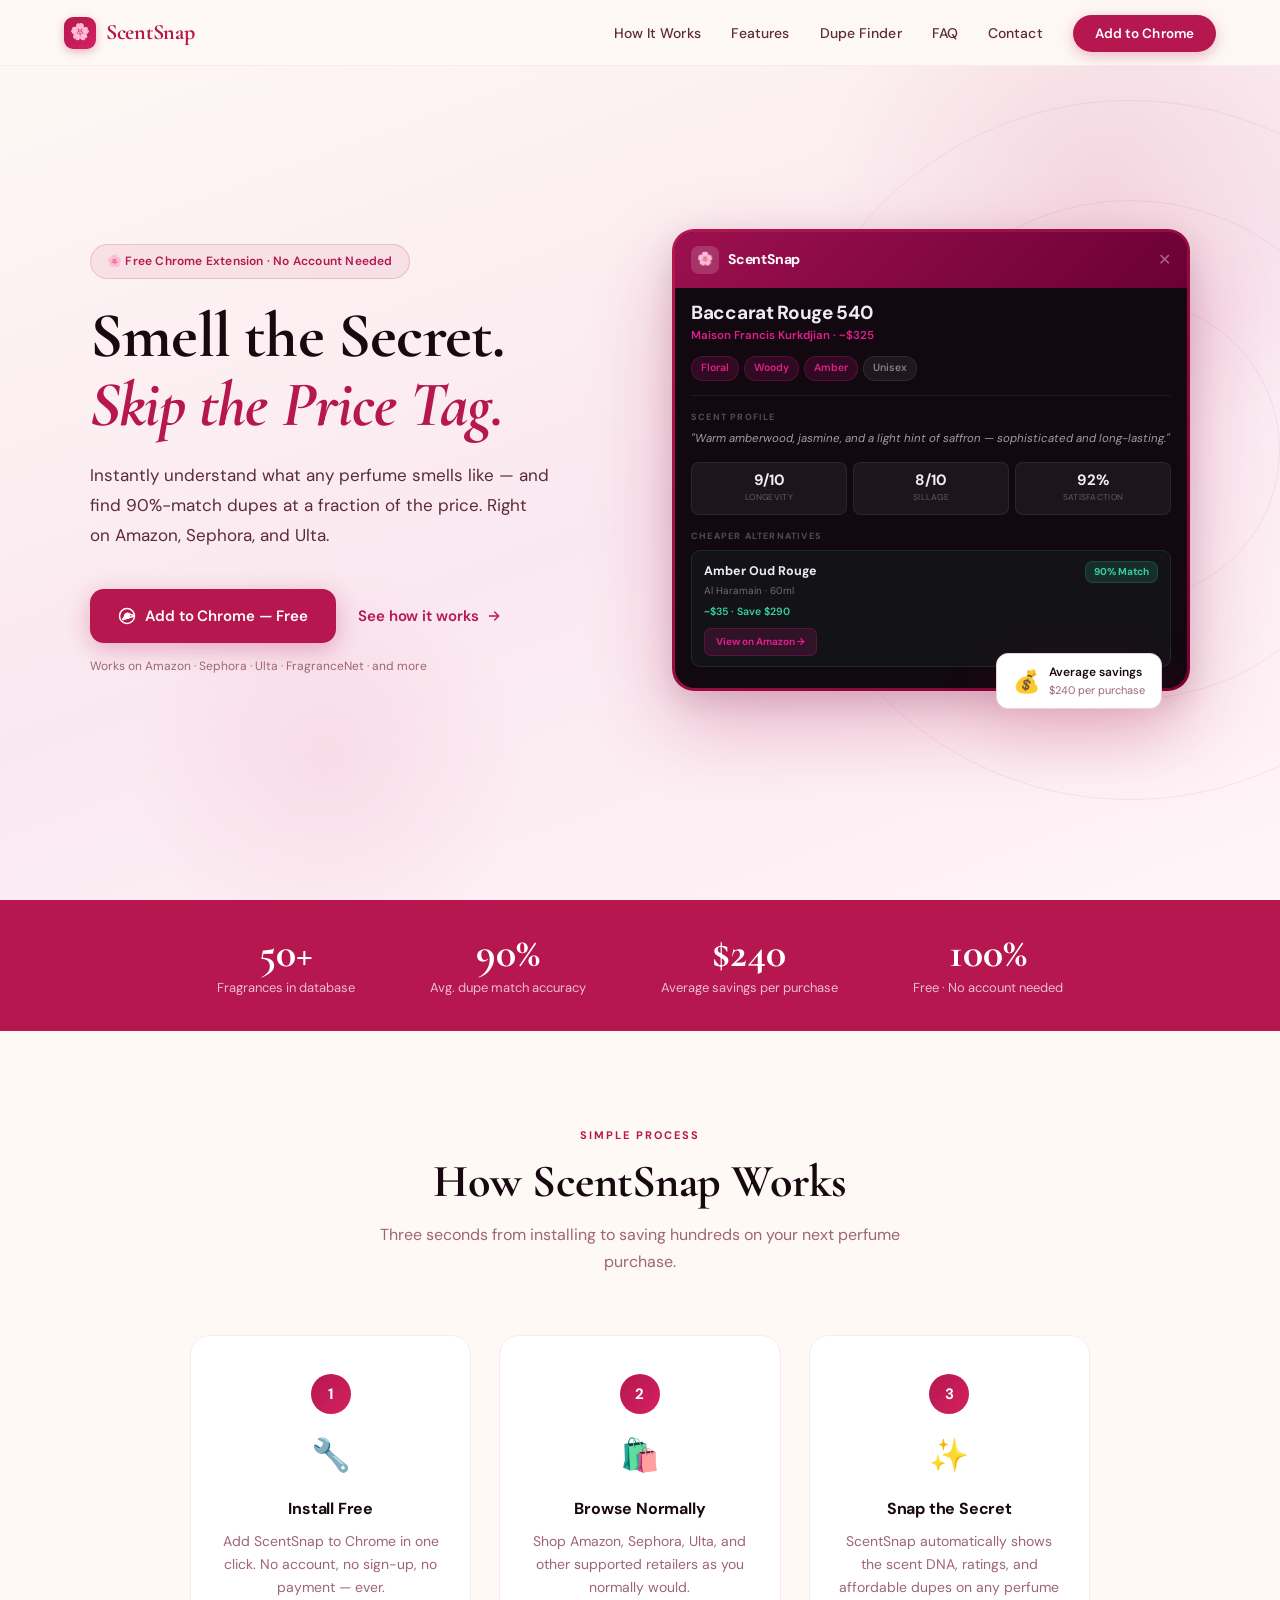
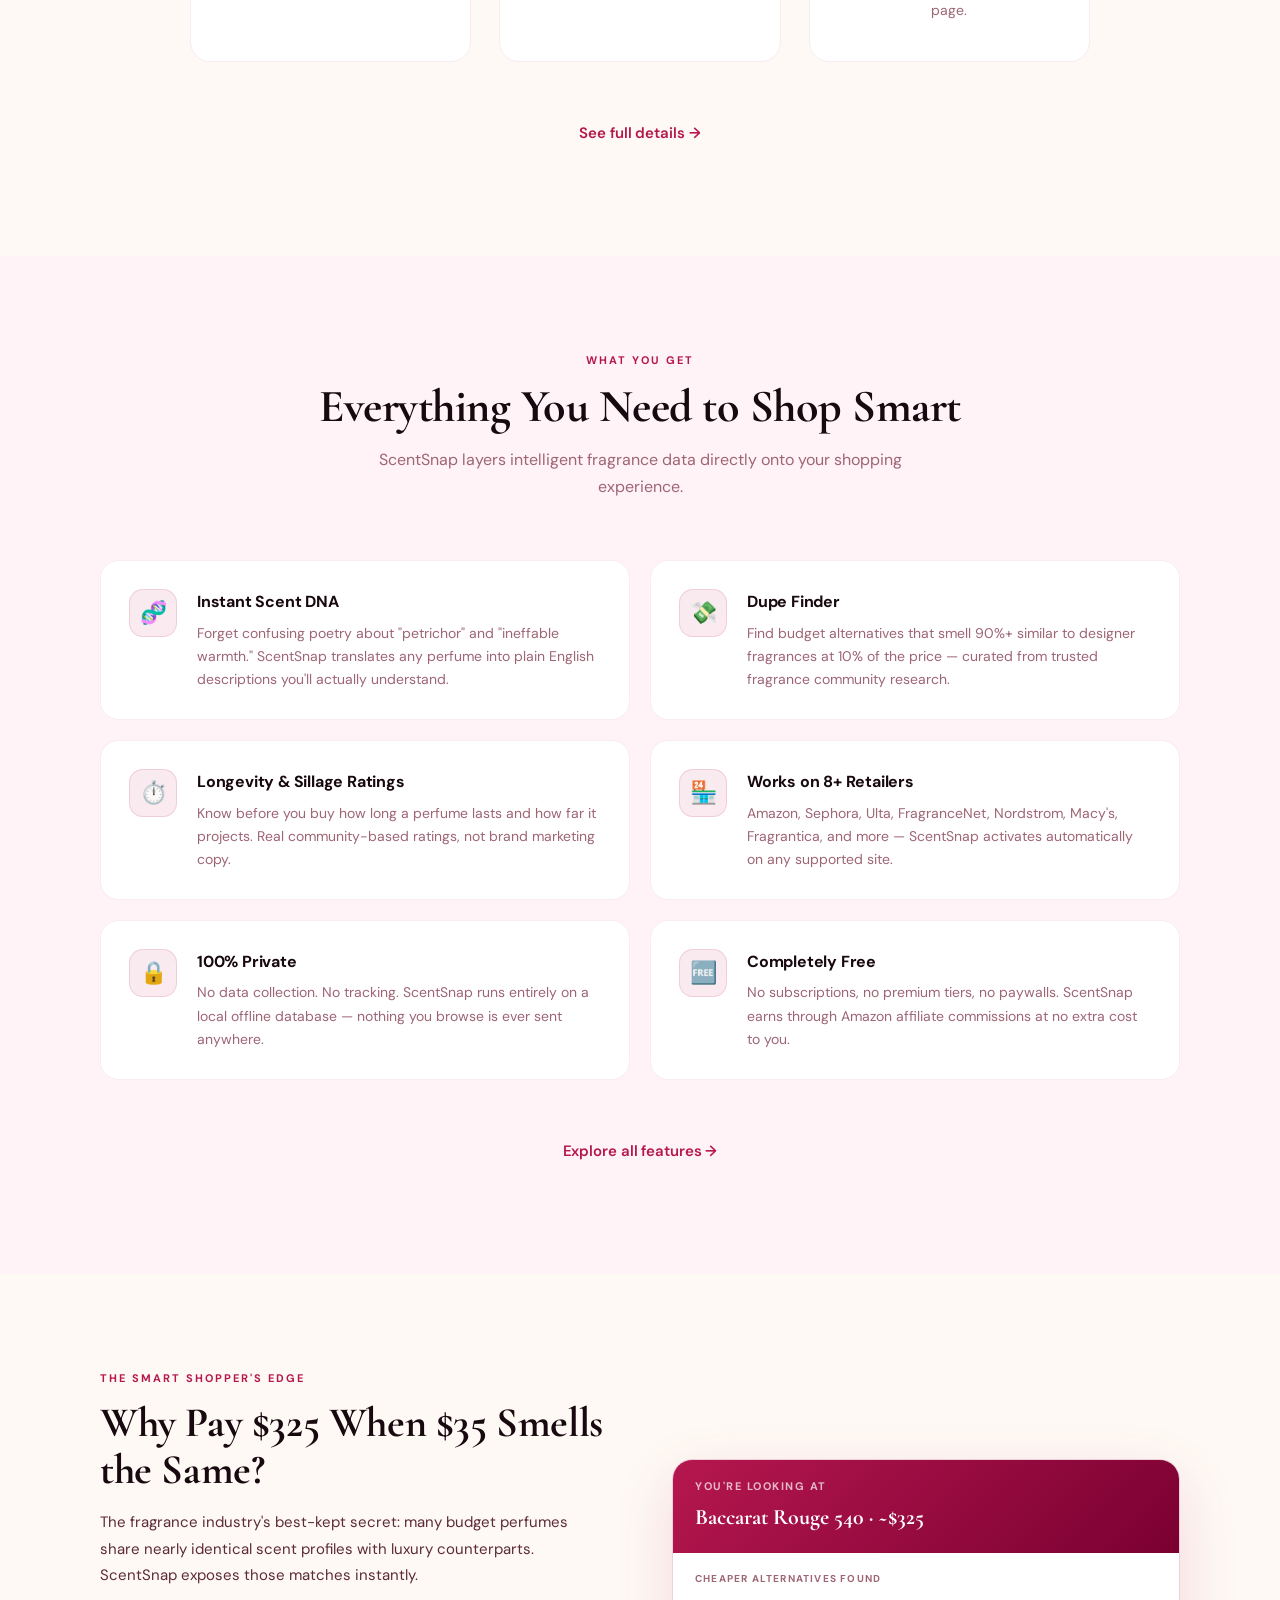
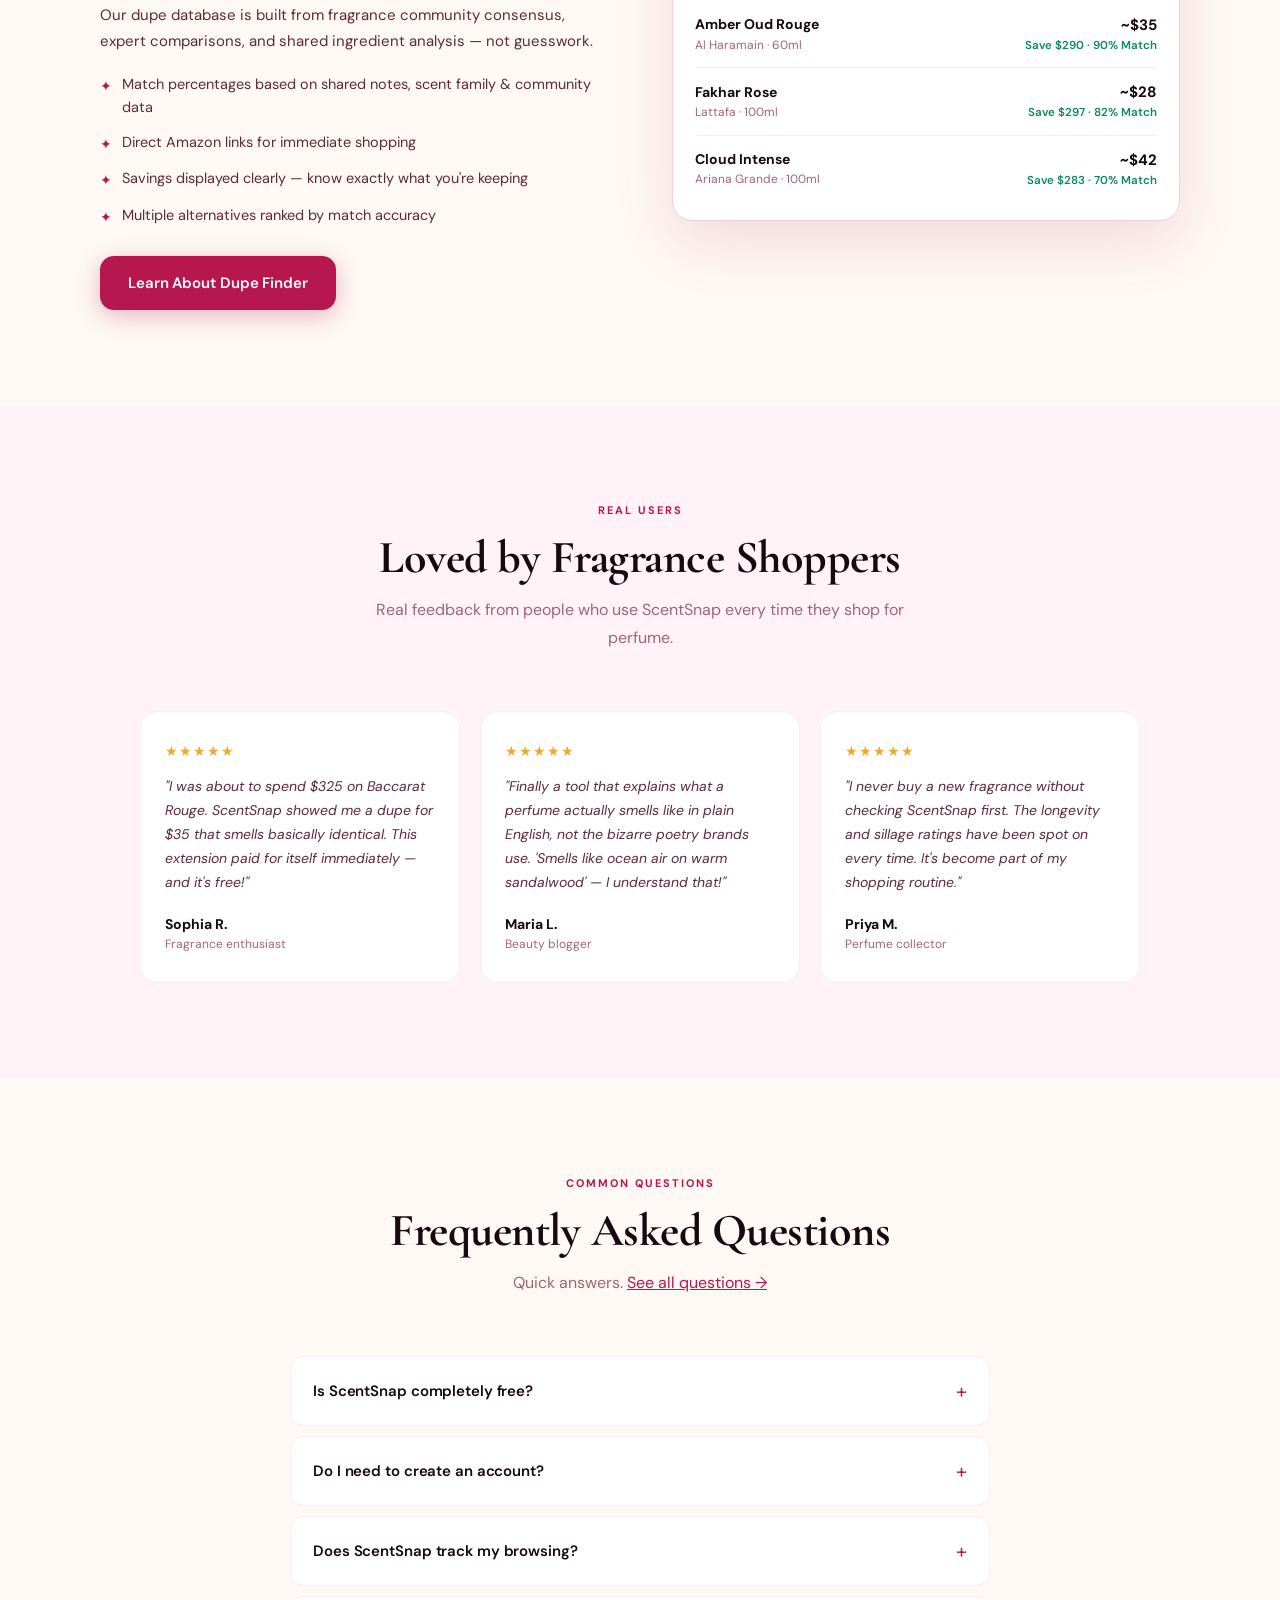
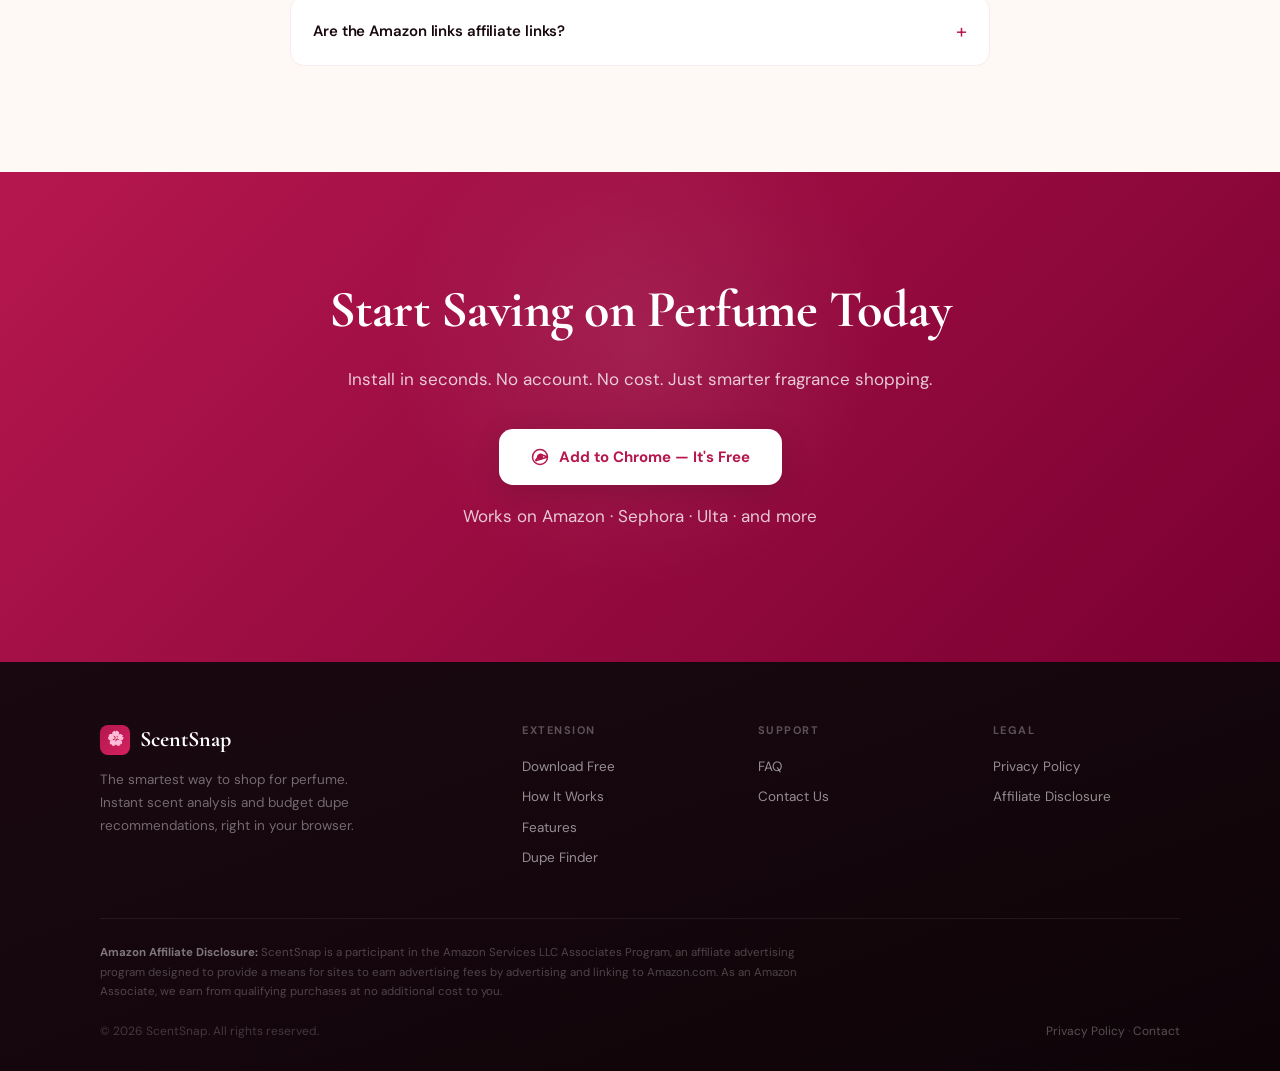
==== index.html @ 3c1c0955 "Initial commit - ScentSnap website" ====
<!DOCTYPE html>
<html lang="en">
<head>
  <meta charset="UTF-8">
  <meta name="viewport" content="width=device-width, initial-scale=1.0">
  <title>ScentSnap – Perfume Finder & Dupe Deals | Free Chrome Extension</title>
  <meta name="description" content="ScentSnap is a free Chrome extension that instantly reveals a perfume's scent DNA, finds 90%-match dupes at 1/10th the price, and helps you shop smarter on Amazon.">
  <meta property="og:title" content="ScentSnap – Find Cheaper Perfume Dupes Instantly">
  <meta property="og:description" content="Free Chrome extension. Snap any perfume's secret — see what it smells like and find affordable alternatives.">
  <meta property="og:type" content="website">
  <link rel="preconnect" href="https://fonts.googleapis.com">
  <link rel="preconnect" href="https://fonts.gstatic.com" crossorigin>
  <link href="https://fonts.googleapis.com/css2?family=Cormorant+Garamond:ital,wght@0,400;0,600;0,700;1,400&family=DM+Sans:wght@300;400;500;600;700&display=swap" rel="stylesheet">
  <link rel="stylesheet" href="css/shared.css">
  <style>
    /* ── HERO ──────────────────────────────────── */
    .hero {
      min-height: 100vh;
      display: flex;
      align-items: center;
      padding: 100px 5% 80px;
      background: linear-gradient(160deg, #FEF9F4 0%, #FAE8F0 55%, #FFF5F8 100%);
      position: relative;
      overflow: hidden;
    }

    .hero::before {
      content: '';
      position: absolute;
      top: -100px; right: -100px;
      width: 560px; height: 560px;
      background: radial-gradient(circle, rgba(181,23,78,0.1) 0%, transparent 70%);
      pointer-events: none;
    }

    .hero::after {
      content: '';
      position: absolute;
      bottom: -60px; left: 10%;
      width: 400px; height: 400px;
      background: radial-gradient(circle, rgba(212,33,95,0.07) 0%, transparent 70%);
      pointer-events: none;
    }

    /* Decorative scent rings */
    .hero-ring {
      position: absolute;
      border-radius: 50%;
      border: 1px solid rgba(181,23,78,0.08);
      pointer-events: none;
    }
    .ring-1 { width: 700px; height: 700px; top: 50%; right: -200px; transform: translateY(-50%); }
    .ring-2 { width: 500px; height: 500px; top: 50%; right: -100px; transform: translateY(-50%); }
    .ring-3 { width: 300px; height: 300px; top: 50%; right: 0; transform: translateY(-50%); }

    .hero-inner {
      max-width: 1100px;
      margin: 0 auto;
      display: grid;
      grid-template-columns: 1fr 1fr;
      gap: 64px;
      align-items: center;
      width: 100%;
      position: relative;
      z-index: 1;
    }

    .hero-badge {
      display: inline-flex;
      align-items: center;
      gap: 7px;
      background: rgba(181,23,78,0.07);
      border: 1px solid rgba(181,23,78,0.18);
      border-radius: 24px;
      padding: 7px 16px;
      font-size: 12px;
      font-weight: 600;
      color: var(--rose);
      margin-bottom: 22px;
      letter-spacing: 0.2px;
    }

    .hero h1 {
      font-family: 'Cormorant Garamond', serif;
      font-size: clamp(40px, 5.5vw, 64px);
      font-weight: 700;
      line-height: 1.08;
      color: var(--text);
      margin-bottom: 22px;
      letter-spacing: -0.8px;
    }

    .hero h1 em {
      font-style: italic;
      color: var(--rose);
    }

    .hero-sub {
      font-size: 17px;
      color: var(--text-mid);
      line-height: 1.75;
      margin-bottom: 38px;
      max-width: 460px;
      font-weight: 400;
    }

    .hero-actions {
      display: flex;
      align-items: center;
      gap: 18px;
      flex-wrap: wrap;
    }

    .hero-note {
      font-size: 12px;
      color: var(--text-dim);
      margin-top: 14px;
    }

    /* Extension Mockup */
    .hero-visual { position: relative; }

    .mockup-float {
      animation: float 5s ease-in-out infinite;
    }
    @keyframes float {
      0%, 100% { transform: translateY(0px); }
      50% { transform: translateY(-12px); }
    }

    .mockup-wrapper {
      background: linear-gradient(135deg, var(--rose) 0%, var(--rose-deep) 100%);
      border-radius: 22px;
      padding: 3px;
      box-shadow: 0 32px 80px rgba(181,23,78,0.28), 0 10px 30px rgba(0,0,0,0.12);
    }

    .mockup-inner {
      background: #120810;
      border-radius: 20px;
      overflow: hidden;
      font-family: 'DM Sans', sans-serif;
    }

    .mockup-header {
      background: linear-gradient(135deg, #9C1050, #6B0035);
      padding: 14px 16px;
      display: flex;
      align-items: center;
      justify-content: space-between;
    }

    .mockup-logo-wrap { display: flex; align-items: center; gap: 9px; }
    .mockup-logo-icon {
      width: 28px; height: 28px;
      background: rgba(255,255,255,0.16);
      border-radius: 8px;
      display: flex; align-items: center; justify-content: center;
      font-size: 13px;
    }
    .mockup-logo-text { color: #fff; font-weight: 700; font-size: 14px; letter-spacing: -0.2px; }
    .mockup-close { color: rgba(255,255,255,0.4); font-size: 16px; line-height: 1; }

    .mockup-body { padding: 14px 16px 0; }

    .mockup-perfume-name { color: #F0EBF5; font-size: 19px; font-weight: 700; line-height: 1.2; letter-spacing: -0.3px; }
    .mockup-perfume-brand { color: #E01E8C; font-size: 11.5px; font-weight: 600; margin-top: 3px; }

    .mockup-tags { display: flex; gap: 5px; margin-top: 10px; flex-wrap: wrap; }
    .mockup-tag {
      background: rgba(224,30,140,0.14);
      border: 1px solid rgba(224,30,140,0.22);
      border-radius: 12px;
      padding: 3px 9px;
      font-size: 10.5px;
      color: #E01E8C;
      font-weight: 600;
    }
    .mockup-tag-plain {
      background: rgba(255,255,255,0.06);
      border: 1px solid rgba(255,255,255,0.08);
      color: rgba(255,255,255,0.45);
    }

    .mockup-divider { border: none; border-top: 1px solid rgba(255,255,255,0.07); margin: 14px 0; }

    .mockup-label { font-size: 9px; text-transform: uppercase; letter-spacing: 1.2px; color: rgba(255,255,255,0.28); font-weight: 700; margin-bottom: 6px; }
    .mockup-smell-text { font-size: 11.5px; color: rgba(255,255,255,0.6); font-style: italic; line-height: 1.55; }

    .mockup-stats { display: flex; gap: 6px; margin: 14px 0; }
    .mockup-stat {
      flex: 1;
      background: rgba(255,255,255,0.05);
      border: 1px solid rgba(255,255,255,0.07);
      border-radius: 8px;
      padding: 10px 6px;
      text-align: center;
    }
    .mockup-stat-val { color: #F0EBF5; font-size: 15px; font-weight: 700; line-height: 1; }
    .mockup-stat-label { color: rgba(255,255,255,0.3); font-size: 8.5px; margin-top: 3px; text-transform: uppercase; letter-spacing: 0.3px; }

    .mockup-dupe-section { padding: 0 0 14px; }
    .mockup-dupe {
      background: rgba(52,211,153,0.05);
      border: 1px solid rgba(52,211,153,0.14);
      border-radius: 9px;
      padding: 10px 12px;
      margin-bottom: 7px;
    }
    .mockup-dupe-row { display: flex; justify-content: space-between; align-items: flex-start; }
    .mockup-dupe-name { color: #F0EBF5; font-size: 12.5px; font-weight: 700; }
    .mockup-dupe-brand { color: rgba(255,255,255,0.38); font-size: 10px; margin-top: 2px; }
    .mockup-dupe-badge { background: rgba(52,211,153,0.14); border: 1px solid rgba(52,211,153,0.18); border-radius: 8px; padding: 2px 8px; font-size: 10px; font-weight: 700; color: #34D399; }
    .mockup-dupe-save { color: #34D399; font-size: 10.5px; font-weight: 600; margin: 5px 0 7px; }
    .mockup-dupe-btn { display: inline-block; background: rgba(224,30,140,0.14); border: 1px solid rgba(224,30,140,0.22); color: #E01E8C; padding: 5px 11px; border-radius: 7px; font-size: 10px; font-weight: 700; }

    /* Shadow badge */
    .mockup-shadow-badge {
      position: absolute;
      bottom: -18px;
      right: 28px;
      background: #fff;
      border: 1px solid var(--border);
      border-radius: 12px;
      padding: 9px 16px;
      display: flex;
      align-items: center;
      gap: 9px;
      box-shadow: var(--shadow-lg);
      animation: float 5s ease-in-out infinite;
      animation-delay: -2s;
    }
    .badge-icon { font-size: 22px; }
    .badge-text { font-size: 12px; font-weight: 600; color: var(--text); }
    .badge-sub { font-size: 11px; color: var(--text-dim); font-weight: 400; }

    /* ── STATS BAR ───────────────────────── */
    .stats-bar {
      background: var(--rose);
      padding: 32px 5%;
    }
    .stats-inner {
      max-width: 900px;
      margin: 0 auto;
      display: flex;
      justify-content: space-around;
      gap: 20px;
      flex-wrap: wrap;
    }
    .stat-item { text-align: center; }
    .stat-num {
      font-family: 'Cormorant Garamond', serif;
      font-size: 42px;
      font-weight: 700;
      color: #fff;
      line-height: 1;
    }
    .stat-label { font-size: 13px; color: rgba(255,255,255,0.72); margin-top: 4px; }

    /* ── HOW IT WORKS ────────────────────── */
    .steps-grid {
      max-width: 900px;
      margin: 0 auto;
      display: grid;
      grid-template-columns: repeat(3, 1fr);
      gap: 28px;
    }
    .step-card {
      text-align: center;
      padding: 38px 26px;
      background: var(--white);
      border: 1.5px solid var(--border-light);
      border-radius: 20px;
      transition: all 0.3s;
      position: relative;
      overflow: hidden;
    }
    .step-card::before {
      content: '';
      position: absolute;
      top: 0; left: 0; right: 0;
      height: 3px;
      background: linear-gradient(90deg, var(--rose), var(--rose-mid));
      opacity: 0;
      transition: opacity 0.3s;
    }
    .step-card:hover { border-color: var(--rose-light); box-shadow: 0 16px 48px rgba(181,23,78,0.1); transform: translateY(-5px); }
    .step-card:hover::before { opacity: 1; }
    .step-num {
      width: 40px; height: 40px;
      background: linear-gradient(135deg, var(--rose), var(--rose-mid));
      border-radius: 50%;
      display: flex; align-items: center; justify-content: center;
      font-size: 15px; font-weight: 700; color: #fff;
      margin: 0 auto 16px;
    }
    .step-icon { font-size: 32px; margin-bottom: 14px; display: block; }
    .step-title { font-size: 16px; font-weight: 700; margin-bottom: 9px; color: var(--text); letter-spacing: -0.2px; }
    .step-desc { font-size: 14px; color: var(--text-dim); line-height: 1.65; }

    /* ── FEATURES ────────────────────────── */
    .features-bg { background: var(--warm); }
    .features-grid {
      max-width: 1080px;
      margin: 0 auto;
      display: grid;
      grid-template-columns: repeat(2, 1fr);
      gap: 20px;
    }
    .feature-card {
      background: var(--white);
      border: 1.5px solid var(--border-light);
      border-radius: 18px;
      padding: 28px;
      transition: all 0.3s;
      display: flex;
      gap: 20px;
      align-items: flex-start;
    }
    .feature-card:hover { border-color: var(--rose-light); box-shadow: 0 8px 32px rgba(181,23,78,0.09); }
    .feature-icon {
      width: 48px; height: 48px;
      flex-shrink: 0;
      background: linear-gradient(135deg, rgba(181,23,78,0.09), rgba(212,33,95,0.09));
      border: 1px solid rgba(181,23,78,0.14);
      border-radius: 14px;
      display: flex; align-items: center; justify-content: center;
      font-size: 22px;
    }
    .feature-text {}
    .feature-title { font-size: 16px; font-weight: 700; margin-bottom: 7px; color: var(--text); letter-spacing: -0.2px; }
    .feature-desc { font-size: 14px; color: var(--text-dim); line-height: 1.65; }

    /* ── DUPE SECTION ────────────────────── */
    .dupes-inner {
      max-width: 1080px;
      margin: 0 auto;
      display: grid;
      grid-template-columns: 1fr 1fr;
      gap: 64px;
      align-items: center;
    }
    .dupes-text h2 {
      font-family: 'Cormorant Garamond', serif;
      font-size: clamp(28px, 3.5vw, 42px);
      font-weight: 700;
      margin-bottom: 16px;
      line-height: 1.12;
      letter-spacing: -0.4px;
    }
    .dupes-text p { font-size: 15px; color: var(--text-mid); line-height: 1.75; margin-bottom: 14px; }
    .dupes-check-list { list-style: none; margin-top: 18px; }
    .dupes-check-list li {
      display: flex; align-items: flex-start; gap: 10px;
      font-size: 14.5px; color: var(--text-mid); margin-bottom: 12px;
    }
    .check-icon { color: var(--rose); font-size: 14px; margin-top: 2px; flex-shrink: 0; }
    .dupe-example-card {
      background: var(--white);
      border: 1.5px solid var(--border);
      border-radius: 20px;
      overflow: hidden;
      box-shadow: var(--shadow-lg);
    }
    .dupe-card-head {
      background: linear-gradient(135deg, var(--rose), var(--rose-deep));
      padding: 18px 22px;
      color: #fff;
    }
    .dupe-card-head h4 { font-size: 11px; text-transform: uppercase; letter-spacing: 1.5px; opacity: 0.7; font-weight: 700; margin-bottom: 4px; }
    .dupe-card-head span { font-family: 'Cormorant Garamond', serif; font-size: 22px; font-weight: 700; }
    .dupe-card-body { padding: 18px 22px; }
    .dupe-section-label { font-size: 10px; text-transform: uppercase; letter-spacing: 1.2px; color: var(--text-dim); font-weight: 700; margin-bottom: 14px; }
    .dupe-row {
      display: flex;
      justify-content: space-between;
      align-items: center;
      padding: 12px 0;
      border-bottom: 1px solid var(--border-light);
    }
    .dupe-row:last-child { border-bottom: none; }
    .dupe-name { font-size: 14px; font-weight: 700; color: var(--text); }
    .dupe-brand { font-size: 12px; color: var(--text-dim); }
    .dupe-price { font-size: 15px; font-weight: 700; color: var(--text); text-align: right; }
    .dupe-savings { font-size: 11.5px; color: #0A8A5A; font-weight: 600; }

    /* ── TESTIMONIALS ────────────────────── */
    .testi-bg { background: var(--warm); }
    .testi-grid {
      max-width: 1000px;
      margin: 0 auto;
      display: grid;
      grid-template-columns: repeat(3, 1fr);
      gap: 20px;
    }
    .testi-card {
      background: var(--white);
      border: 1.5px solid var(--border-light);
      border-radius: 18px;
      padding: 28px 24px;
    }
    .testi-stars { color: #F4A825; font-size: 14px; margin-bottom: 12px; letter-spacing: 1px; }
    .testi-text { font-size: 14px; color: var(--text-mid); line-height: 1.72; margin-bottom: 18px; font-style: italic; }
    .testi-name { font-size: 14px; font-weight: 700; color: var(--text); }
    .testi-handle { font-size: 12px; color: var(--text-dim); }

    /* ── FAQ INLINE ──────────────────────── */
    .faq-inner { max-width: 700px; margin: 0 auto; }
    .faq-item {
      border: 1.5px solid var(--border-light);
      border-radius: 14px;
      margin-bottom: 10px;
      overflow: hidden;
      background: var(--white);
    }
    .faq-q {
      padding: 18px 22px;
      font-size: 15px;
      font-weight: 600;
      color: var(--text);
      cursor: pointer;
      display: flex;
      justify-content: space-between;
      align-items: center;
      letter-spacing: -0.1px;
      transition: background 0.2s;
    }
    .faq-q:hover { background: var(--warm); }
    .faq-q::after { content: '+'; color: var(--rose); font-size: 20px; font-weight: 400; transition: transform 0.25s; }
    .faq-item.open .faq-q::after { transform: rotate(45deg); }
    .faq-a {
      font-size: 14px;
      color: var(--text-mid);
      line-height: 1.72;
      padding: 0 22px;
      max-height: 0;
      overflow: hidden;
      transition: max-height 0.3s ease, padding 0.2s;
    }
    .faq-item.open .faq-a { max-height: 200px; padding: 0 22px 18px; }

    /* ── FINAL CTA ───────────────────────── */
    .final-cta {
      background: linear-gradient(135deg, var(--rose) 0%, var(--rose-deep) 100%);
      padding: 96px 5%;
      text-align: center;
      position: relative;
      overflow: hidden;
    }
    .final-cta::before {
      content: '';
      position: absolute;
      top: -80px; left: 50%;
      transform: translateX(-50%);
      width: 500px; height: 500px;
      background: radial-gradient(circle, rgba(255,255,255,0.08) 0%, transparent 70%);
    }
    .final-cta h2 {
      font-family: 'Cormorant Garamond', serif;
      font-size: clamp(32px, 5vw, 52px);
      font-weight: 700;
      color: #fff;
      margin-bottom: 14px;
      letter-spacing: -0.5px;
      position: relative;
    }
    .final-cta > p { font-size: 17px; color: rgba(255,255,255,0.78); margin-bottom: 36px; position: relative; }
    .btn-white {
      display: inline-flex; align-items: center; gap: 10px;
      background: #fff; color: var(--rose);
      padding: 16px 32px; border-radius: 14px;
      font-size: 15px; font-weight: 700;
      text-decoration: none;
      box-shadow: 0 8px 30px rgba(0,0,0,0.14);
      transition: all 0.2s;
      position: relative;
    }
    .btn-white:hover { transform: translateY(-2px); box-shadow: 0 14px 40px rgba(0,0,0,0.2); }
    .final-note { font-size: 12px; color: rgba(255,255,255,0.5); margin-top: 18px; position: relative; }

    /* Responsive */
    @media (max-width: 900px) {
      .hero-inner { grid-template-columns: 1fr; gap: 48px; }
      .hero-ring { display: none; }
      .steps-grid { grid-template-columns: 1fr; max-width: 400px; }
      .features-grid { grid-template-columns: 1fr; max-width: 500px; }
      .dupes-inner { grid-template-columns: 1fr; gap: 40px; }
      .testi-grid { grid-template-columns: 1fr; max-width: 420px; }
    }
  </style>
</head>
<body>

<!-- NAV -->
<nav>
  <a href="index.html" class="nav-logo">
    <div class="logo-icon">🌸</div>
    ScentSnap
  </a>
  <ul class="nav-links">
    <li><a href="pages/how-it-works.html">How It Works</a></li>
    <li><a href="pages/features.html">Features</a></li>
    <li><a href="pages/dupe-finder.html">Dupe Finder</a></li>
    <li><a href="pages/faq.html">FAQ</a></li>
    <li><a href="pages/contact.html">Contact</a></li>
    <li><a href="https://chromewebstore.google.com" target="_blank" rel="noopener" class="nav-cta">Add to Chrome</a></li>
  </ul>
  <button class="nav-hamburger" aria-label="Menu">☰</button>
</nav>

<!-- HERO -->
<section class="hero">
  <div class="hero-ring ring-1"></div>
  <div class="hero-ring ring-2"></div>
  <div class="hero-ring ring-3"></div>
  <div class="hero-inner">
    <div class="hero-text">
      <div class="hero-badge">🌸 Free Chrome Extension · No Account Needed</div>
      <h1>Smell the Secret.<br><em>Skip the Price Tag.</em></h1>
      <p class="hero-sub">Instantly understand what any perfume smells like — and find 90%-match dupes at a fraction of the price. Right on Amazon, Sephora, and Ulta.</p>
      <div class="hero-actions">
        <a href="https://chromewebstore.google.com" target="_blank" rel="noopener" class="btn-primary">
          <svg width="18" height="18" viewBox="0 0 24 24" fill="none"><circle cx="12" cy="12" r="10" stroke="currentColor" stroke-width="2"/><circle cx="12" cy="12" r="4" fill="currentColor"/><path d="M12 8 L22 12" stroke="currentColor" stroke-width="2"/><path d="M12 8 L6 17" stroke="currentColor" stroke-width="2"/><path d="M6 17 L22 12" stroke="currentColor" stroke-width="2"/></svg>
          Add to Chrome — Free
        </a>
        <a href="pages/how-it-works.html" class="btn-secondary">
          See how it works
          <svg width="16" height="16" viewBox="0 0 24 24" fill="none"><path d="M5 12h14M13 6l6 6-6 6" stroke="currentColor" stroke-width="2" stroke-linecap="round"/></svg>
        </a>
      </div>
      <p class="hero-note">Works on Amazon · Sephora · Ulta · FragranceNet · and more</p>
    </div>
    <div class="hero-visual">
      <div class="mockup-float">
        <div class="mockup-wrapper">
          <div class="mockup-inner">
            <div class="mockup-header">
              <div class="mockup-logo-wrap">
                <div class="mockup-logo-icon">🌸</div>
                <div class="mockup-logo-text">ScentSnap</div>
              </div>
              <div class="mockup-close">✕</div>
            </div>
            <div class="mockup-body">
              <div class="mockup-perfume-name">Baccarat Rouge 540</div>
              <div class="mockup-perfume-brand">Maison Francis Kurkdjian · ~$325</div>
              <div class="mockup-tags">
                <span class="mockup-tag">Floral</span>
                <span class="mockup-tag">Woody</span>
                <span class="mockup-tag">Amber</span>
                <span class="mockup-tag mockup-tag-plain">Unisex</span>
              </div>
              <hr class="mockup-divider">
              <div class="mockup-label">Scent Profile</div>
              <div class="mockup-smell-text">"Warm amberwood, jasmine, and a light hint of saffron — sophisticated and long-lasting."</div>
              <div class="mockup-stats">
                <div class="mockup-stat"><div class="mockup-stat-val">9/10</div><div class="mockup-stat-label">Longevity</div></div>
                <div class="mockup-stat"><div class="mockup-stat-val">8/10</div><div class="mockup-stat-label">Sillage</div></div>
                <div class="mockup-stat"><div class="mockup-stat-val">92%</div><div class="mockup-stat-label">Satisfaction</div></div>
              </div>
              <div class="mockup-label">Cheaper Alternatives</div>
              <div class="mockup-dupe-section">
                <div class="mockup-dupe">
                  <div class="mockup-dupe-row">
                    <div>
                      <div class="mockup-dupe-name">Amber Oud Rouge</div>
                      <div class="mockup-dupe-brand">Al Haramain · 60ml</div>
                    </div>
                    <span class="mockup-dupe-badge">90% Match</span>
                  </div>
                  <div class="mockup-dupe-save">~$35 · Save $290</div>
                  <span class="mockup-dupe-btn">View on Amazon →</span>
                </div>
              </div>
            </div>
          </div>
        </div>
        <div class="mockup-shadow-badge">
          <div class="badge-icon">💰</div>
          <div>
            <div class="badge-text">Average savings</div>
            <div class="badge-sub">$240 per purchase</div>
          </div>
        </div>
      </div>
    </div>
  </div>
</section>

<!-- STATS BAR -->
<div class="stats-bar">
  <div class="stats-inner">
    <div class="stat-item">
      <div class="stat-num">50+</div>
      <div class="stat-label">Fragrances in database</div>
    </div>
    <div class="stat-item">
      <div class="stat-num">90%</div>
      <div class="stat-label">Avg. dupe match accuracy</div>
    </div>
    <div class="stat-item">
      <div class="stat-num">$240</div>
      <div class="stat-label">Average savings per purchase</div>
    </div>
    <div class="stat-item">
      <div class="stat-num">100%</div>
      <div class="stat-label">Free · No account needed</div>
    </div>
  </div>
</div>

<!-- HOW IT WORKS -->
<section class="section" id="how-it-works">
  <div class="section-label">Simple Process</div>
  <h2 class="section-title">How ScentSnap Works</h2>
  <p class="section-sub">Three seconds from installing to saving hundreds on your next perfume purchase.</p>
  <div class="steps-grid">
    <div class="step-card">
      <div class="step-num">1</div>
      <span class="step-icon">🔧</span>
      <div class="step-title">Install Free</div>
      <div class="step-desc">Add ScentSnap to Chrome in one click. No account, no sign-up, no payment — ever.</div>
    </div>
    <div class="step-card">
      <div class="step-num">2</div>
      <span class="step-icon">🛍️</span>
      <div class="step-title">Browse Normally</div>
      <div class="step-desc">Shop Amazon, Sephora, Ulta, and other supported retailers as you normally would.</div>
    </div>
    <div class="step-card">
      <div class="step-num">3</div>
      <span class="step-icon">✨</span>
      <div class="step-title">Snap the Secret</div>
      <div class="step-desc">ScentSnap automatically shows the scent DNA, ratings, and affordable dupes on any perfume page.</div>
    </div>
  </div>
  <div style="text-align:center;margin-top:44px;">
    <a href="pages/how-it-works.html" class="btn-secondary">See full details →</a>
  </div>
</section>

<!-- FEATURES -->
<section class="section features-bg" id="features">
  <div class="section-label">What You Get</div>
  <h2 class="section-title">Everything You Need to Shop Smart</h2>
  <p class="section-sub">ScentSnap layers intelligent fragrance data directly onto your shopping experience.</p>
  <div class="features-grid">
    <div class="feature-card">
      <div class="feature-icon">🧬</div>
      <div class="feature-text">
        <div class="feature-title">Instant Scent DNA</div>
        <div class="feature-desc">Forget confusing poetry about "petrichor" and "ineffable warmth." ScentSnap translates any perfume into plain English descriptions you'll actually understand.</div>
      </div>
    </div>
    <div class="feature-card">
      <div class="feature-icon">💸</div>
      <div class="feature-text">
        <div class="feature-title">Dupe Finder</div>
        <div class="feature-desc">Find budget alternatives that smell 90%+ similar to designer fragrances at 10% of the price — curated from trusted fragrance community research.</div>
      </div>
    </div>
    <div class="feature-card">
      <div class="feature-icon">⏱️</div>
      <div class="feature-text">
        <div class="feature-title">Longevity & Sillage Ratings</div>
        <div class="feature-desc">Know before you buy how long a perfume lasts and how far it projects. Real community-based ratings, not brand marketing copy.</div>
      </div>
    </div>
    <div class="feature-card">
      <div class="feature-icon">🏪</div>
      <div class="feature-text">
        <div class="feature-title">Works on 8+ Retailers</div>
        <div class="feature-desc">Amazon, Sephora, Ulta, FragranceNet, Nordstrom, Macy's, Fragrantica, and more — ScentSnap activates automatically on any supported site.</div>
      </div>
    </div>
    <div class="feature-card">
      <div class="feature-icon">🔒</div>
      <div class="feature-text">
        <div class="feature-title">100% Private</div>
        <div class="feature-desc">No data collection. No tracking. ScentSnap runs entirely on a local offline database — nothing you browse is ever sent anywhere.</div>
      </div>
    </div>
    <div class="feature-card">
      <div class="feature-icon">🆓</div>
      <div class="feature-text">
        <div class="feature-title">Completely Free</div>
        <div class="feature-desc">No subscriptions, no premium tiers, no paywalls. ScentSnap earns through Amazon affiliate commissions at no extra cost to you.</div>
      </div>
    </div>
  </div>
  <div style="text-align:center;margin-top:44px;">
    <a href="pages/features.html" class="btn-secondary">Explore all features →</a>
  </div>
</section>

<!-- DUPE FINDER -->
<section class="section" id="dupes">
  <div class="dupes-inner">
    <div class="dupes-text">
      <div class="section-label" style="text-align:left;">The Smart Shopper's Edge</div>
      <h2>Why Pay $325 When $35 Smells the Same?</h2>
      <p>The fragrance industry's best-kept secret: many budget perfumes share nearly identical scent profiles with luxury counterparts. ScentSnap exposes those matches instantly.</p>
      <p>Our dupe database is built from fragrance community consensus, expert comparisons, and shared ingredient analysis — not guesswork.</p>
      <ul class="dupes-check-list">
        <li><span class="check-icon">✦</span>Match percentages based on shared notes, scent family & community data</li>
        <li><span class="check-icon">✦</span>Direct Amazon links for immediate shopping</li>
        <li><span class="check-icon">✦</span>Savings displayed clearly — know exactly what you're keeping</li>
        <li><span class="check-icon">✦</span>Multiple alternatives ranked by match accuracy</li>
      </ul>
      <div style="margin-top:28px;">
        <a href="pages/dupe-finder.html" class="btn-primary">Learn About Dupe Finder</a>
      </div>
    </div>
    <div class="dupe-example-card">
      <div class="dupe-card-head">
        <h4>You're looking at</h4>
        <span>Baccarat Rouge 540 · ~$325</span>
      </div>
      <div class="dupe-card-body">
        <div class="dupe-section-label">Cheaper Alternatives Found</div>
        <div class="dupe-row">
          <div><div class="dupe-name">Amber Oud Rouge</div><div class="dupe-brand">Al Haramain · 60ml</div></div>
          <div><div class="dupe-price">~$35</div><div class="dupe-savings">Save $290 · 90% Match</div></div>
        </div>
        <div class="dupe-row">
          <div><div class="dupe-name">Fakhar Rose</div><div class="dupe-brand">Lattafa · 100ml</div></div>
          <div><div class="dupe-price">~$28</div><div class="dupe-savings">Save $297 · 82% Match</div></div>
        </div>
        <div class="dupe-row">
          <div><div class="dupe-name">Cloud Intense</div><div class="dupe-brand">Ariana Grande · 100ml</div></div>
          <div><div class="dupe-price">~$42</div><div class="dupe-savings">Save $283 · 70% Match</div></div>
        </div>
      </div>
    </div>
  </div>
</section>

<!-- TESTIMONIALS -->
<section class="section testi-bg">
  <div class="section-label">Real Users</div>
  <h2 class="section-title">Loved by Fragrance Shoppers</h2>
  <p class="section-sub">Real feedback from people who use ScentSnap every time they shop for perfume.</p>
  <div class="testi-grid">
    <div class="testi-card">
      <div class="testi-stars">★★★★★</div>
      <p class="testi-text">"I was about to spend $325 on Baccarat Rouge. ScentSnap showed me a dupe for $35 that smells basically identical. This extension paid for itself immediately — and it's free!"</p>
      <div class="testi-name">Sophia R.</div>
      <div class="testi-handle">Fragrance enthusiast</div>
    </div>
    <div class="testi-card">
      <div class="testi-stars">★★★★★</div>
      <p class="testi-text">"Finally a tool that explains what a perfume actually smells like in plain English, not the bizarre poetry brands use. 'Smells like ocean air on warm sandalwood' — I understand that!"</p>
      <div class="testi-name">Maria L.</div>
      <div class="testi-handle">Beauty blogger</div>
    </div>
    <div class="testi-card">
      <div class="testi-stars">★★★★★</div>
      <p class="testi-text">"I never buy a new fragrance without checking ScentSnap first. The longevity and sillage ratings have been spot on every time. It's become part of my shopping routine."</p>
      <div class="testi-name">Priya M.</div>
      <div class="testi-handle">Perfume collector</div>
    </div>
  </div>
</section>

<!-- FAQ (inline snippet) -->
<section class="section" id="faq">
  <div class="section-label">Common Questions</div>
  <h2 class="section-title">Frequently Asked Questions</h2>
  <p class="section-sub">Quick answers. <a href="pages/faq.html" style="color:var(--rose);">See all questions →</a></p>
  <div class="faq-inner">
    <div class="faq-item">
      <div class="faq-q">Is ScentSnap completely free?</div>
      <div class="faq-a">Yes, 100% free. No subscription, no hidden fees, no premium tier. ScentSnap earns commission from Amazon purchases at no extra cost to you.</div>
    </div>
    <div class="faq-item">
      <div class="faq-q">Do I need to create an account?</div>
      <div class="faq-a">No. Install the extension and it works instantly. No sign-up, no login, no account required.</div>
    </div>
    <div class="faq-item">
      <div class="faq-q">Does ScentSnap track my browsing?</div>
      <div class="faq-a">No. ScentSnap operates entirely with a built-in offline database. It does not collect, store, or transmit any personal data or browsing history. Your privacy is fully protected.</div>
    </div>
    <div class="faq-item">
      <div class="faq-q">Are the Amazon links affiliate links?</div>
      <div class="faq-a">Yes. ScentSnap participates in the Amazon Associates Program. When you purchase through our links, we earn a small commission at no additional cost to you. This keeps the extension free.</div>
    </div>
  </div>
</section>

<!-- FINAL CTA -->
<section class="final-cta">
  <h2>Start Saving on Perfume Today</h2>
  <p>Install in seconds. No account. No cost. Just smarter fragrance shopping.</p>
  <a href="https://chromewebstore.google.com" target="_blank" rel="noopener" class="btn-white">
    <svg width="18" height="18" viewBox="0 0 24 24" fill="none"><circle cx="12" cy="12" r="10" stroke="currentColor" stroke-width="2"/><circle cx="12" cy="12" r="4" fill="currentColor"/><path d="M12 8 L22 12" stroke="currentColor" stroke-width="2"/><path d="M12 8 L6 17" stroke="currentColor" stroke-width="2"/><path d="M6 17 L22 12" stroke="currentColor" stroke-width="2"/></svg>
    Add to Chrome — It's Free
  </a>
  <p class="final-note">Works on Amazon · Sephora · Ulta · and more</p>
</section>

<!-- FOOTER -->
<footer>
  <div class="footer-inner">
    <div class="footer-top">
      <div class="footer-brand">
        <div class="footer-logo"><div class="footer-logo-icon">🌸</div> ScentSnap</div>
        <p>The smartest way to shop for perfume. Instant scent analysis and budget dupe recommendations, right in your browser.</p>
      </div>
      <div class="footer-col">
        <h5>Extension</h5>
        <a href="https://chromewebstore.google.com" target="_blank" rel="noopener">Download Free</a>
        <a href="pages/how-it-works.html">How It Works</a>
        <a href="pages/features.html">Features</a>
        <a href="pages/dupe-finder.html">Dupe Finder</a>
      </div>
      <div class="footer-col">
        <h5>Support</h5>
        <a href="pages/faq.html">FAQ</a>
        <a href="pages/contact.html">Contact Us</a>
      </div>
      <div class="footer-col">
        <h5>Legal</h5>
        <a href="pages/privacy-policy.html">Privacy Policy</a>
        <a href="pages/faq.html#affiliate">Affiliate Disclosure</a>
      </div>
    </div>
    <hr class="footer-divider">
    <p class="affiliate-note"><strong style="color:rgba(255,255,255,0.45);">Amazon Affiliate Disclosure:</strong> ScentSnap is a participant in the Amazon Services LLC Associates Program, an affiliate advertising program designed to provide a means for sites to earn advertising fees by advertising and linking to Amazon.com. As an Amazon Associate, we earn from qualifying purchases at no additional cost to you.</p>
    <div class="footer-bottom">
      <span>© 2026 ScentSnap. All rights reserved.</span>
      <span><a href="pages/privacy-policy.html">Privacy Policy</a> · <a href="pages/contact.html">Contact</a></span>
    </div>
  </div>
</footer>

<script>
  // FAQ accordion
  document.querySelectorAll('.faq-q').forEach(q => {
    q.addEventListener('click', () => {
      const item = q.parentElement;
      const wasOpen = item.classList.contains('open');
      document.querySelectorAll('.faq-item').forEach(i => i.classList.remove('open'));
      if (!wasOpen) item.classList.add('open');
    });
  });
</script>
</body>
</html>
---- css/shared.css ----
/* ScentSnap – Shared Styles */
*, *::before, *::after { box-sizing: border-box; margin: 0; padding: 0; }

@import url('https://fonts.googleapis.com/css2?family=Cormorant+Garamond:wght@400;500;600;700&family=DM+Sans:wght@300;400;500;600;700&display=swap');

:root {
  --rose: #B5174E;
  --rose-deep: #7A0031;
  --rose-mid: #D4215F;
  --rose-light: #F7D6E4;
  --rose-glow: rgba(181,23,78,0.12);
  --cream: #FEF9F4;
  --warm: #FFF3F7;
  --white: #FFFFFF;
  --text: #18080F;
  --text-mid: #5C2A3A;
  --text-dim: #9E6575;
  --border: #EED0DC;
  --border-light: #F8EBF1;
  --shadow: 0 4px 24px rgba(181,23,78,0.08);
  --shadow-lg: 0 20px 60px rgba(181,23,78,0.14);
}

html { scroll-behavior: smooth; }

body {
  font-family: 'DM Sans', sans-serif;
  background: var(--cream);
  color: var(--text);
  line-height: 1.6;
}

/* ── NAV ─────────────────────────────────── */
nav {
  position: fixed;
  top: 0; left: 0; right: 0;
  z-index: 100;
  background: rgba(254,249,244,0.94);
  backdrop-filter: blur(16px);
  border-bottom: 1px solid var(--border-light);
  padding: 0 5%;
  height: 66px;
  display: flex;
  align-items: center;
  justify-content: space-between;
}

.nav-logo {
  display: flex;
  align-items: center;
  gap: 10px;
  font-family: 'Cormorant Garamond', serif;
  font-weight: 700;
  font-size: 22px;
  color: var(--rose);
  text-decoration: none;
  letter-spacing: -0.3px;
}

.nav-logo .logo-icon {
  width: 32px; height: 32px;
  background: linear-gradient(135deg, var(--rose), var(--rose-mid));
  border-radius: 9px;
  display: flex; align-items: center; justify-content: center;
  font-size: 16px;
  box-shadow: 0 3px 10px rgba(181,23,78,0.3);
}

.nav-links {
  display: flex;
  align-items: center;
  gap: 30px;
  list-style: none;
}

.nav-links a {
  font-size: 14px;
  font-weight: 500;
  color: var(--text-mid);
  text-decoration: none;
  transition: color 0.2s;
  letter-spacing: 0.1px;
}

.nav-links a:hover, .nav-links a.active { color: var(--rose); }

.nav-cta {
  background: var(--rose) !important;
  color: #fff !important;
  padding: 10px 22px;
  border-radius: 24px;
  font-weight: 600 !important;
  font-size: 13.5px !important;
  transition: all 0.2s !important;
  box-shadow: 0 4px 14px rgba(181,23,78,0.28) !important;
}

.nav-cta:hover {
  background: var(--rose-deep) !important;
  box-shadow: 0 6px 20px rgba(181,23,78,0.38) !important;
  transform: translateY(-1px);
}

/* Mobile nav */
.nav-hamburger {
  display: none;
  background: none;
  border: none;
  cursor: pointer;
  padding: 6px;
  color: var(--text);
}

@media (max-width: 768px) {
  .nav-links { display: none; }
  .nav-hamburger { display: flex; }
}

/* ── FOOTER ────────────────────────────── */
footer {
  background: linear-gradient(160deg, #1A0810 0%, #0E0408 100%);
  padding: 60px 5% 30px;
}

.footer-inner { max-width: 1080px; margin: 0 auto; }

.footer-top {
  display: grid;
  grid-template-columns: 2fr 1fr 1fr 1fr;
  gap: 48px;
  margin-bottom: 40px;
}

.footer-logo {
  font-family: 'Cormorant Garamond', serif;
  font-size: 22px;
  font-weight: 700;
  color: #fff;
  margin-bottom: 12px;
  display: flex;
  align-items: center;
  gap: 10px;
}

.footer-logo-icon {
  width: 30px; height: 30px;
  background: linear-gradient(135deg, var(--rose), var(--rose-mid));
  border-radius: 8px;
  display: flex; align-items: center; justify-content: center;
  font-size: 14px;
}

.footer-brand p {
  font-size: 13.5px;
  color: rgba(255,255,255,0.4);
  line-height: 1.7;
  max-width: 260px;
}

.footer-col h5 {
  font-size: 11px;
  text-transform: uppercase;
  letter-spacing: 1.5px;
  color: rgba(255,255,255,0.3);
  font-weight: 700;
  margin-bottom: 16px;
}

.footer-col a {
  display: block;
  color: rgba(255,255,255,0.55);
  text-decoration: none;
  font-size: 13.5px;
  margin-bottom: 9px;
  transition: color 0.2s;
}

.footer-col a:hover { color: var(--rose-light); }

.footer-divider {
  border: none;
  border-top: 1px solid rgba(255,255,255,0.07);
  margin-bottom: 24px;
}

.affiliate-note {
  font-size: 11.5px;
  color: rgba(255,255,255,0.25);
  line-height: 1.7;
  margin-bottom: 20px;
  max-width: 700px;
}

.footer-bottom {
  display: flex;
  justify-content: space-between;
  align-items: center;
  font-size: 12px;
  color: rgba(255,255,255,0.2);
}

.footer-bottom a { color: rgba(255,255,255,0.3); text-decoration: none; }
.footer-bottom a:hover { color: rgba(255,255,255,0.6); }

/* ── BUTTONS ──────────────────────────── */
.btn-primary {
  display: inline-flex;
  align-items: center;
  gap: 9px;
  background: var(--rose);
  color: #fff;
  padding: 15px 28px;
  border-radius: 14px;
  font-size: 15px;
  font-weight: 600;
  text-decoration: none;
  transition: all 0.2s;
  box-shadow: 0 6px 24px rgba(181,23,78,0.3);
  letter-spacing: -0.1px;
}

.btn-primary:hover {
  background: var(--rose-deep);
  transform: translateY(-2px);
  box-shadow: 0 10px 32px rgba(181,23,78,0.38);
}

.btn-secondary {
  display: inline-flex;
  align-items: center;
  gap: 8px;
  color: var(--rose);
  font-size: 15px;
  font-weight: 600;
  text-decoration: none;
  padding: 15px 4px;
  transition: opacity 0.2s;
  letter-spacing: -0.1px;
}

.btn-secondary:hover { opacity: 0.7; }

/* ── SECTIONS ─────────────────────────── */
.section {
  padding: 96px 5%;
}

.section-label {
  font-size: 11px;
  font-weight: 700;
  text-transform: uppercase;
  letter-spacing: 2px;
  color: var(--rose);
  text-align: center;
  margin-bottom: 12px;
}

.section-title {
  font-family: 'Cormorant Garamond', serif;
  font-size: clamp(30px, 4vw, 46px);
  font-weight: 700;
  text-align: center;
  color: var(--text);
  margin-bottom: 14px;
  line-height: 1.1;
  letter-spacing: -0.5px;
}

.section-sub {
  font-size: 16px;
  color: var(--text-dim);
  text-align: center;
  max-width: 540px;
  margin: 0 auto 60px;
  line-height: 1.7;
}

/* ── PAGE HEADER ─────────────────────── */
.page-header {
  padding: 120px 5% 60px;
  background: linear-gradient(160deg, var(--cream) 0%, var(--warm) 100%);
  border-bottom: 1px solid var(--border-light);
}

.page-header-inner {
  max-width: 700px;
  margin: 0 auto;
  text-align: center;
}

.page-header h1 {
  font-family: 'Cormorant Garamond', serif;
  font-size: clamp(36px, 5vw, 54px);
  font-weight: 700;
  line-height: 1.1;
  color: var(--text);
  margin-bottom: 14px;
  letter-spacing: -0.5px;
}

.page-header p {
  font-size: 17px;
  color: var(--text-mid);
  line-height: 1.7;
}

.page-header .updated {
  font-size: 12px;
  color: var(--text-dim);
  margin-top: 10px;
}

/* ── UTILITIES ───────────────────────── */
.max-container { max-width: 1080px; margin: 0 auto; }

@media (max-width: 900px) {
  .footer-top { grid-template-columns: 1fr 1fr; gap: 32px; }
  .footer-bottom { flex-direction: column; gap: 8px; text-align: center; }
}

@media (max-width: 600px) {
  .footer-top { grid-template-columns: 1fr; }
  .section { padding: 64px 5%; }
}
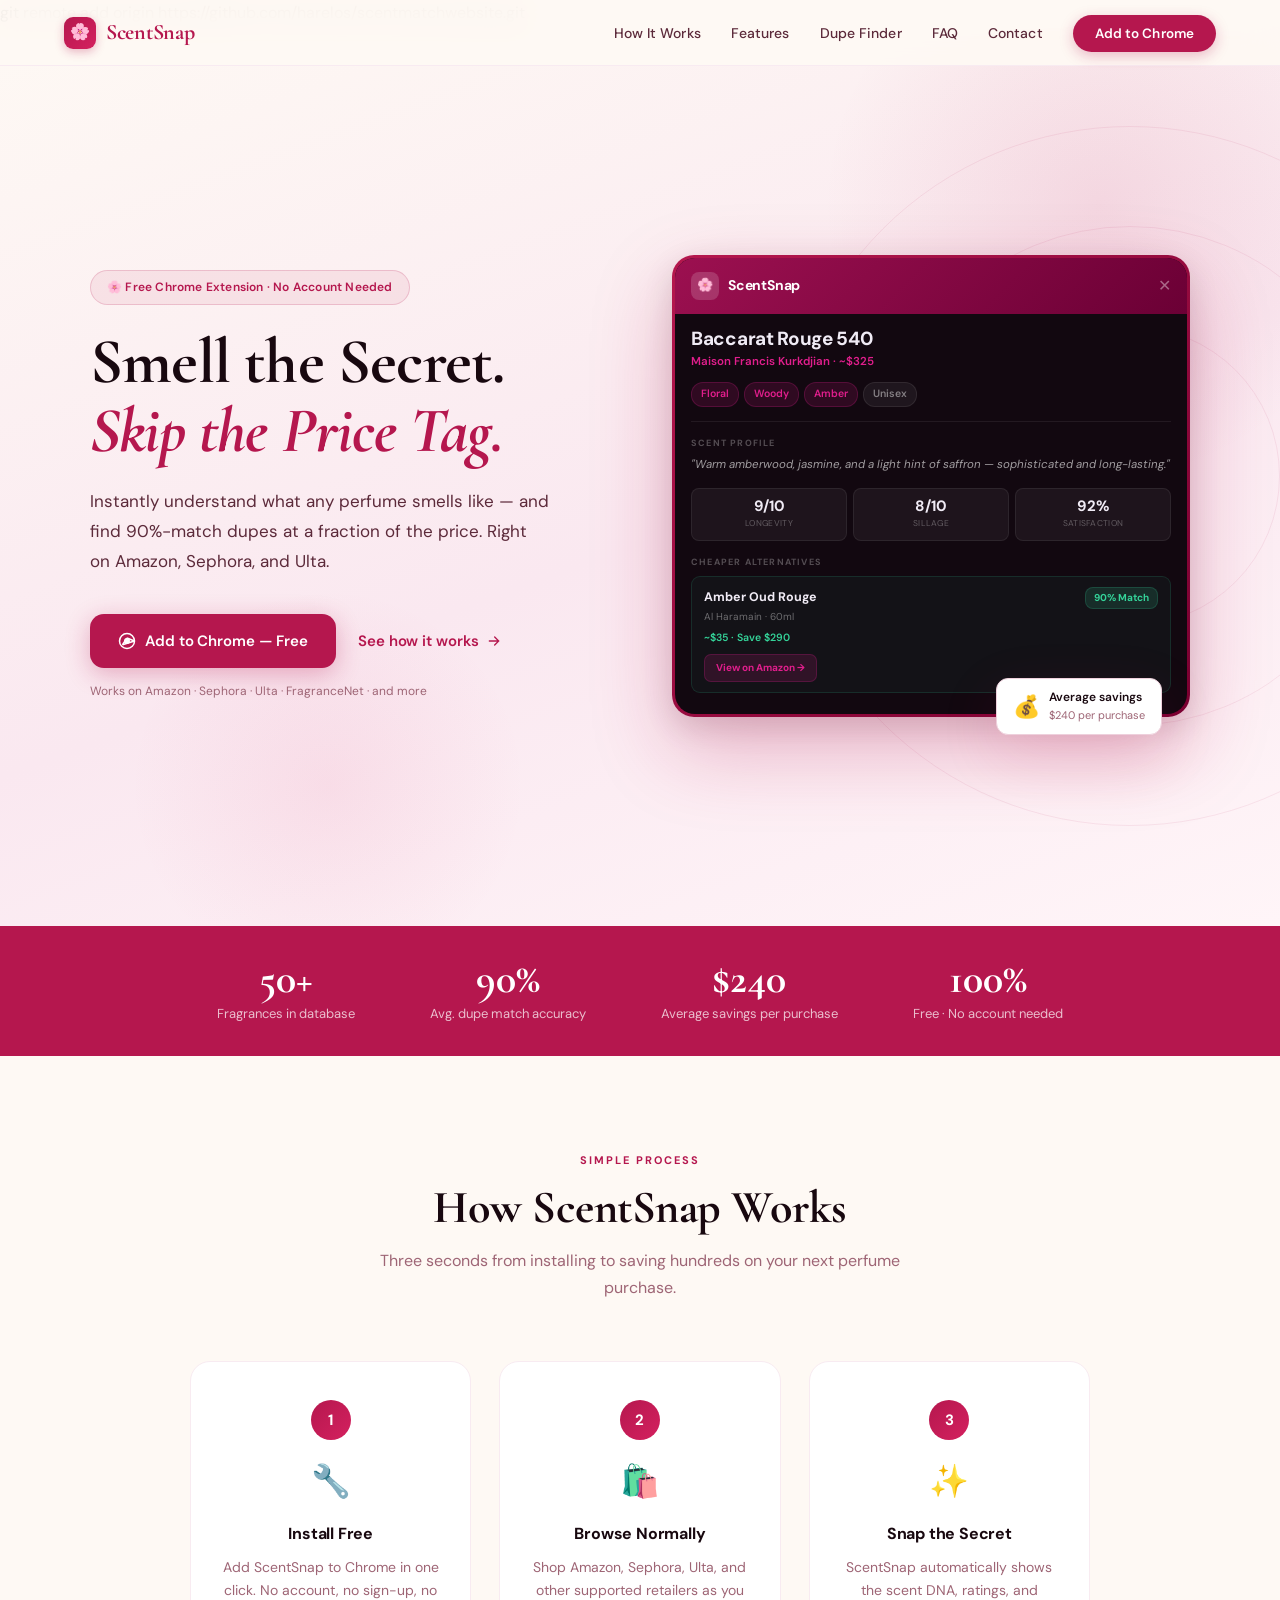
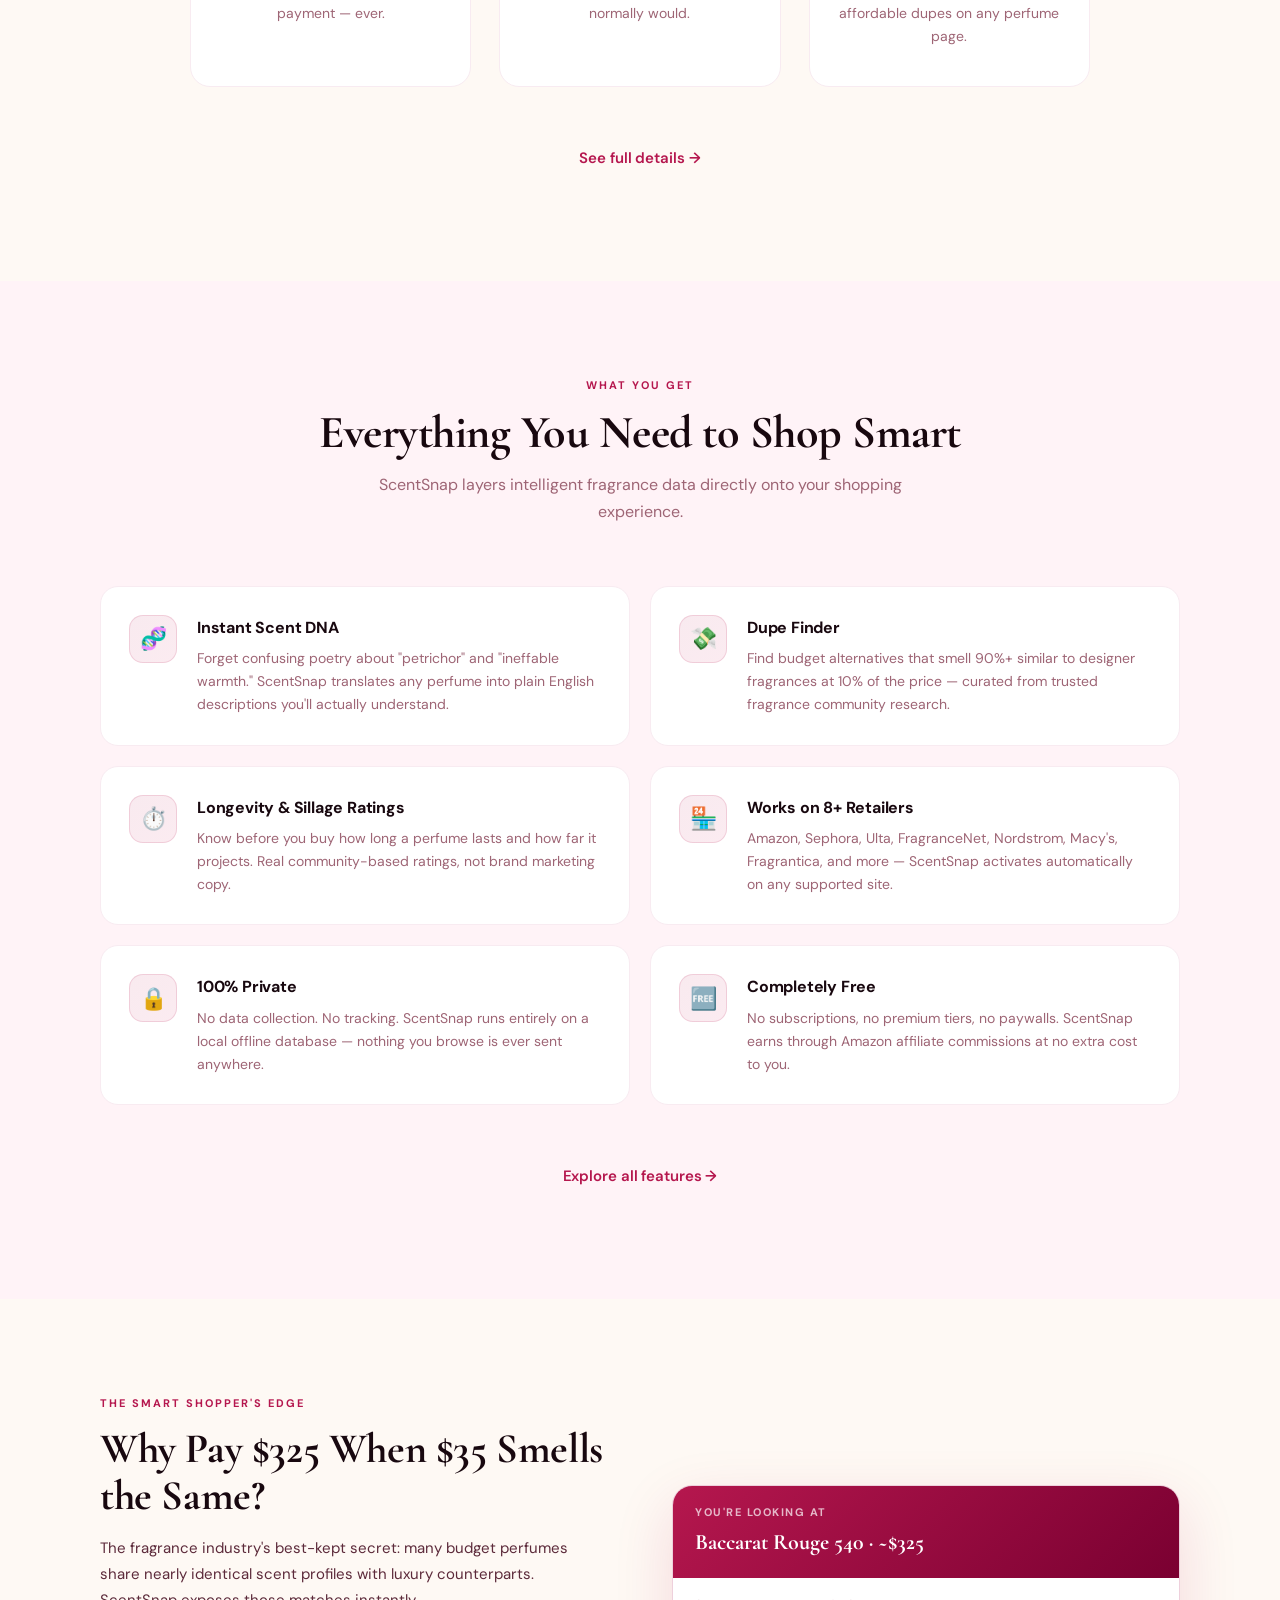
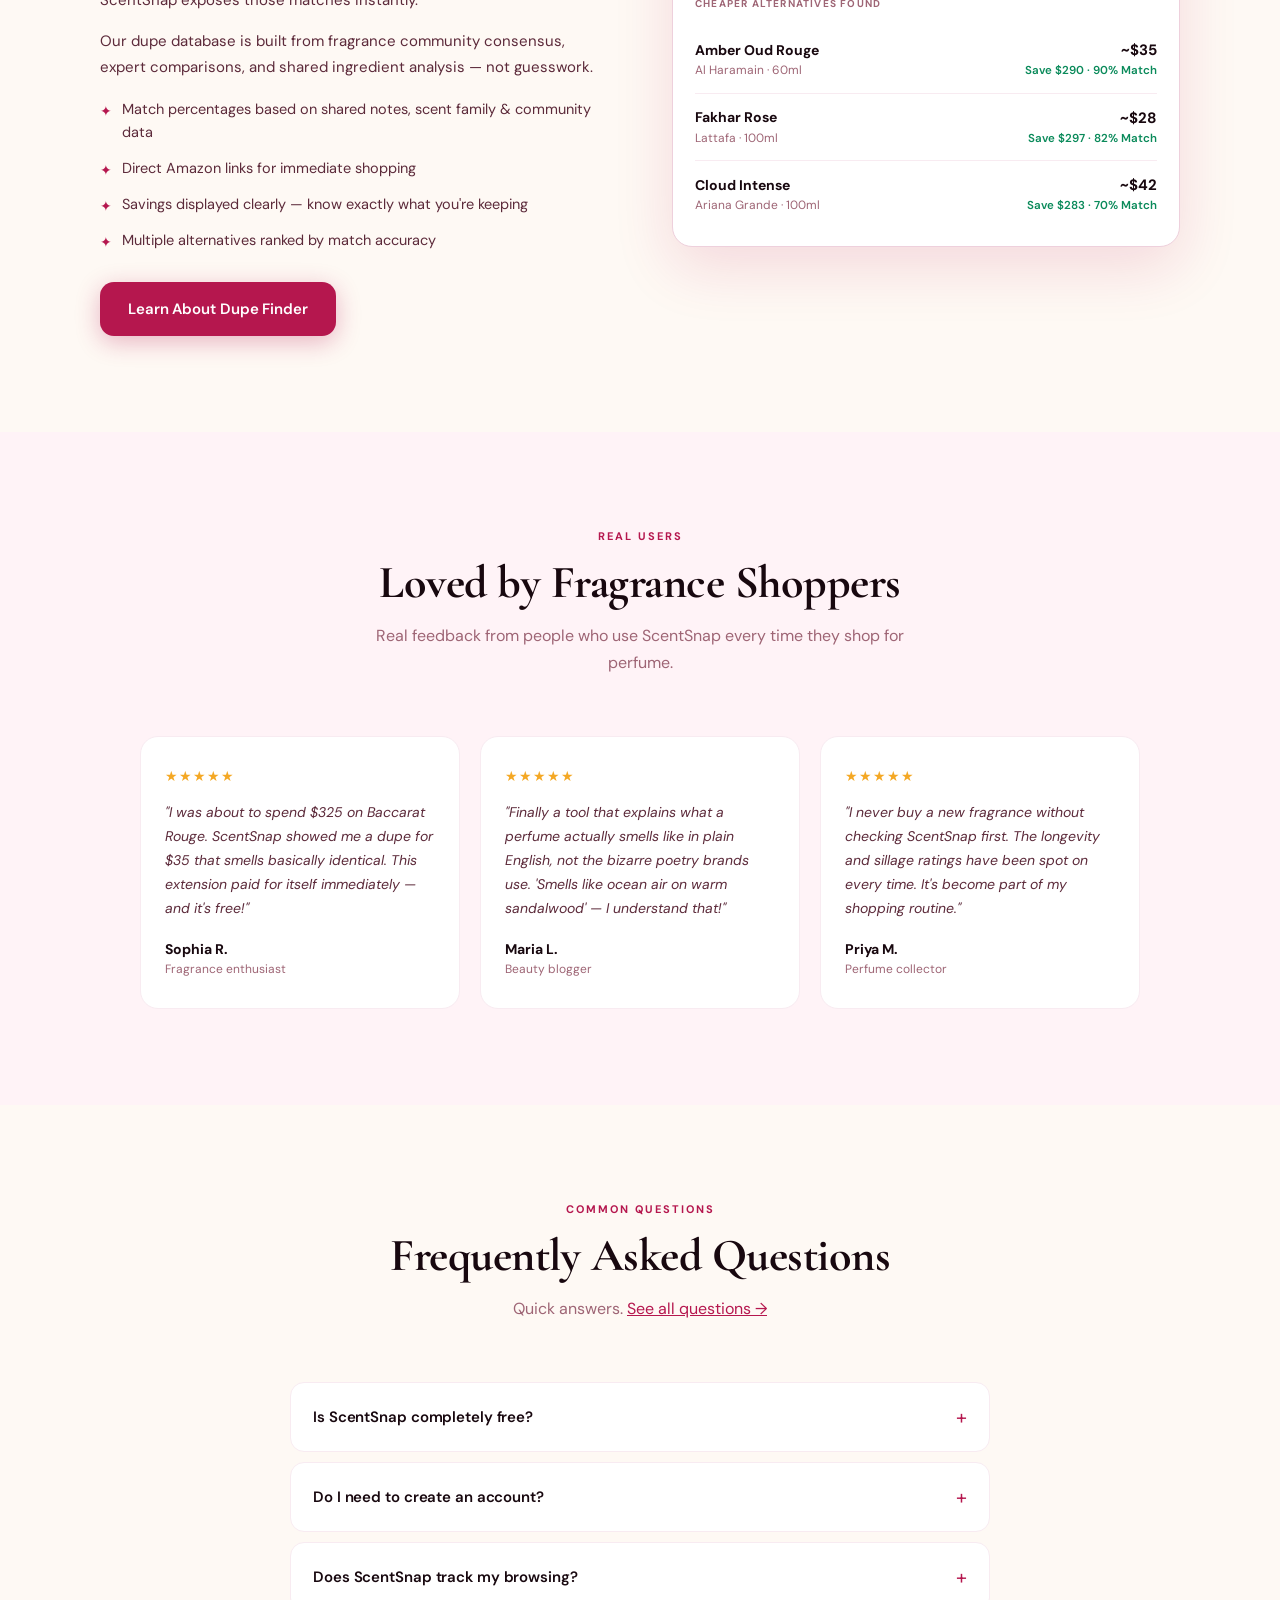
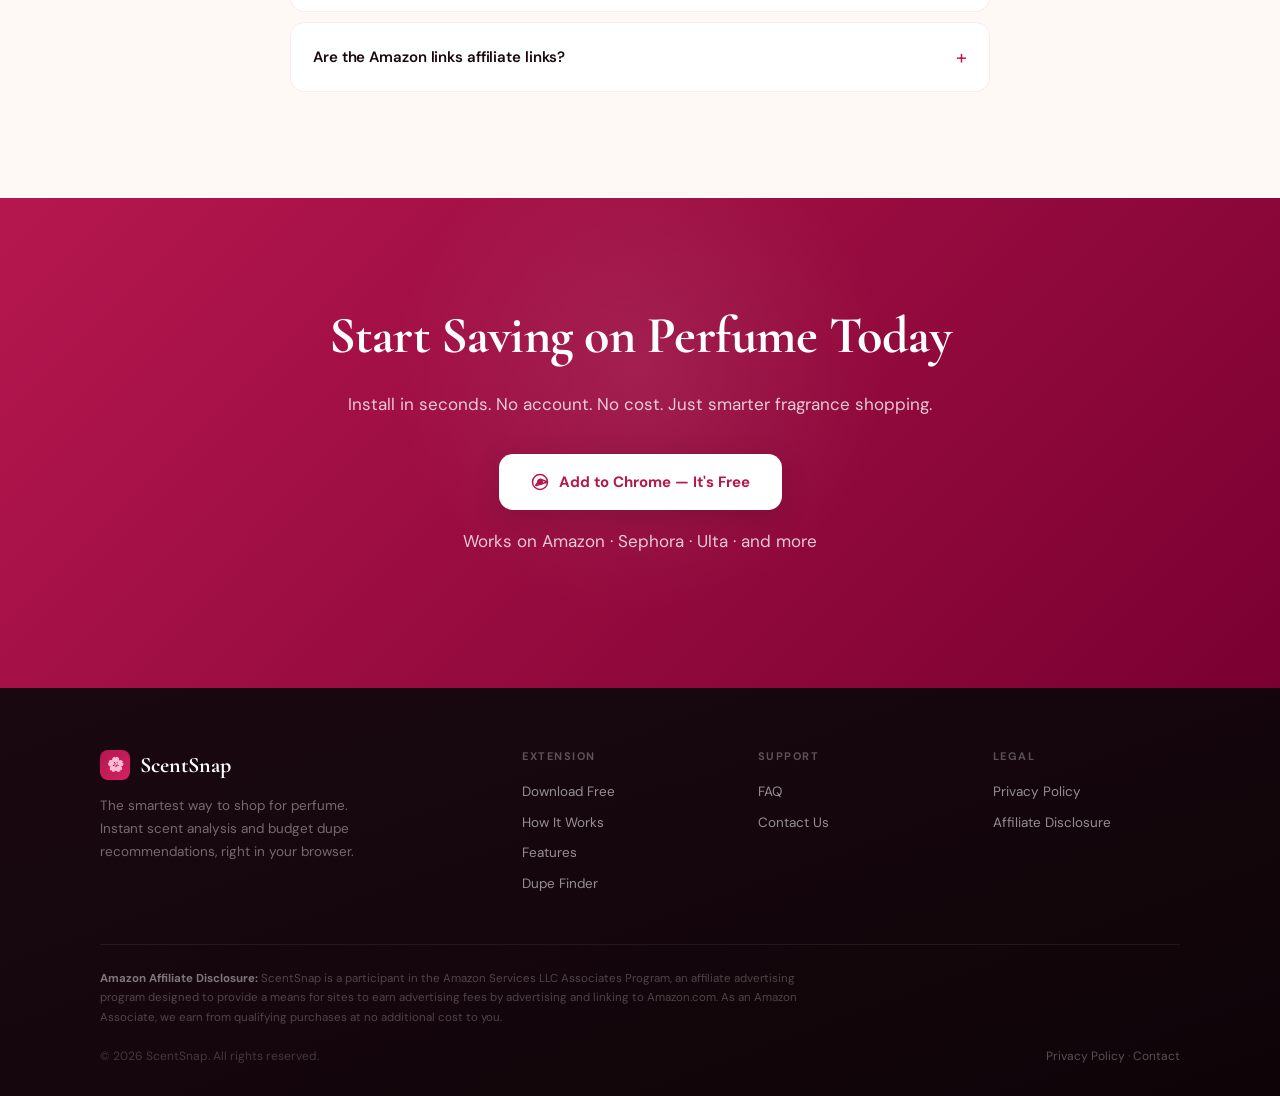
==== commit 3fd0c35b: "Initial commit - ScentSnap website" ====
--- a/index.html
+++ b/index.html
@@ -1,3 +1,4 @@
+git remote add origin https://github.com/harelos/scentmatchwebsite.git
 <!DOCTYPE html>
 <html lang="en">
 <head>
